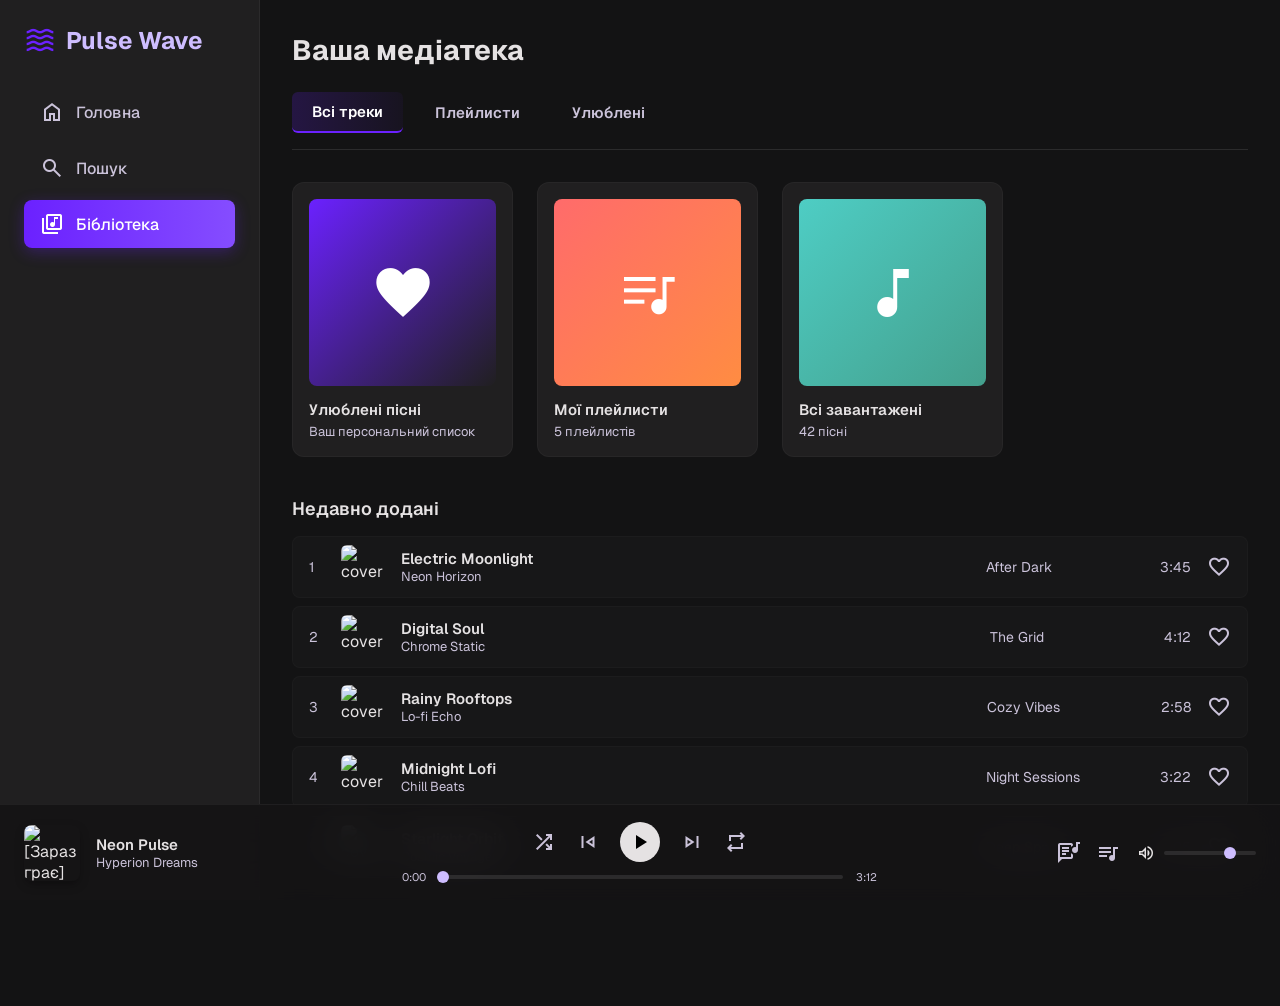
==== library.html @ 67dcc53e "інші вкладки" ====
<!DOCTYPE html>
<html class="dark" lang="uk">

<head>
    <meta charset="utf-8" />
    <meta content="width=device-width, initial-scale=1.0" name="viewport" />
    <title>Бібліотека - Pulse Wave</title>
    <link href="https://fonts.googleapis.com/css2?family=Geist:wght@400;500;600;700;800&display=swap"
        rel="stylesheet" />
    <link href="https://fonts.googleapis.com/css2?family=Material+Symbols+Outlined:wght,FILL@300,0..1&display=swap"
        rel="stylesheet" />
    <link rel="stylesheet" href="styles.css" />
    <script src="libraryandsearch.js"></script>
</head>

<body>

    <!-- ЛІВЕ МЕНЮ (Лише для ПК) -->
    <aside>
        <div class="brand">
            <span class="material-symbols-outlined">waves</span>
            Pulse Wave
        </div>
        <nav>
            <button class="nav-btn" onclick="navigateTo('home')">
                <span class="material-symbols-outlined">home</span>
                Головна
            </button>
            <button class="nav-btn" onclick="navigateTo('search')">
                <span class="material-symbols-outlined">search</span>
                Пошук
            </button>
            <button class="nav-btn active" onclick="navigateTo('library')">
                <span class="material-symbols-outlined">library_music</span>
                Бібліотека
            </button>
        </nav>
    </aside>

    <!-- НИЖНЄ МЕНЮ (Лише для телефонів) -->
    <div class="mobile-nav">
        <button class="mobile-nav-btn" id="m-nav-home" onclick="navigateTo('home')">
            <span class="material-symbols-outlined">home</span>
            Головна
        </button>
        <button class="mobile-nav-btn" id="m-nav-search" onclick="navigateTo('search')">
            <span class="material-symbols-outlined">search</span>
            Пошук
        </button>
        <button class="mobile-nav-btn active" id="m-nav-library" onclick="navigateTo('library')">
            <span class="material-symbols-outlined">library_music</span>
            Бібліотека
        </button>
    </div>

    <!-- ГОЛОВНИЙ ВМІСТ -->
    <main>
        <div class="view active" id="view-library">
            <h2 class="section-title">Ваша медіатека</h2>

            <!-- Вкладки керування бібліотекою -->
            <div class="tabs">
                <button class="tab-btn active" onclick="switchLibraryTab('all', this)">Всі треки</button>
                <button class="tab-btn" onclick="switchLibraryTab('playlist', this)">Плейлисти</button>
                <button class="tab-btn" onclick="switchLibraryTab('favorites', this)">Улюблені</button>
            </div>

            <!-- Плейлисти в бібліотеці -->
            <div class="grid-layout" id="library-playlists">
                <div class="card" onclick="switchLibraryTab('favorites')">
                    <div class="card-img-wrapper" style="background: linear-gradient(135deg, var(--primary-color), #201f20); display:flex; align-items:center; justify-content:center;">
                        <span class="material-symbols-outlined" style="font-size: 64px; color: #fff; font-variation-settings: 'FILL' 1;">favorite</span>
                    </div>
                    <div class="card-title">Улюблені пісні</div>
                    <div class="card-subtitle">Ваш персональний список</div>
                </div>
                <div class="card" onclick="switchLibraryTab('playlist', this)">
                    <div class="card-img-wrapper" style="background: linear-gradient(135deg, #ff6b6b, #ff8c42); display:flex; align-items:center; justify-content:center;">
                        <span class="material-symbols-outlined" style="font-size: 64px; color: #fff; font-variation-settings: 'FILL' 1;">queue_music</span>
                    </div>
                    <div class="card-title">Мої плейлисти</div>
                    <div class="card-subtitle">5 плейлистів</div>
                </div>
                <div class="card" onclick="switchLibraryTab('all', this)">
                    <div class="card-img-wrapper" style="background: linear-gradient(135deg, #4ecdc4, #44a08d); display:flex; align-items:center; justify-content:center;">
                        <span class="material-symbols-outlined" style="font-size: 64px; color: #fff; font-variation-settings: 'FILL' 1;">music_note</span>
                    </div>
                    <div class="card-title">Всі завантажені</div>
                    <div class="card-subtitle">42 пісні</div>
                </div>
            </div>

            <!-- Список пісень -->
            <h3 style="margin-top: 32px; margin-bottom: 16px; font-size: 18px; font-weight: 600;">Недавно додані</h3>
            <div class="song-list" id="library-songs-list">
                <!-- Пісня 1 -->
                <div class="song-row" onclick="playSong('Electric Moonlight', 'Neon Horizon', 'https://images.unsplash.com/photo-1514525253161-7a46d19cd819?w=300&q=80')">
                    <div class="song-num">1</div>
                    <img class="song-cover" src="https://images.unsplash.com/photo-1514525253161-7a46d19cd819?w=300&q=80" alt="cover"/>
                    <div class="song-info">
                        <div class="song-title">Electric Moonlight</div>
                        <div class="song-artist">Neon Horizon</div>
                    </div>
                    <div class="song-album">After Dark</div>
                    <div class="song-duration">3:45</div>
                    <button class="song-action-btn" onclick="toggleFavorite(event, this)">
                        <span class="material-symbols-outlined">favorite</span>
                    </button>
                </div>

                <!-- Пісня 2 -->
                <div class="song-row" onclick="playSong('Digital Soul', 'Chrome Static', 'https://images.unsplash.com/photo-1511192336575-5a79af67a629?w=300&q=80')">
                    <div class="song-num">2</div>
                    <img class="song-cover" src="https://images.unsplash.com/photo-1511192336575-5a79af67a629?w=300&q=80" alt="cover"/>
                    <div class="song-info">
                        <div class="song-title">Digital Soul</div>
                        <div class="song-artist">Chrome Static</div>
                    </div>
                    <div class="song-album">The Grid</div>
                    <div class="song-duration">4:12</div>
                    <button class="song-action-btn" onclick="toggleFavorite(event, this)">
                        <span class="material-symbols-outlined">favorite</span>
                    </button>
                </div>

                <!-- Пісня 3 -->
                <div class="song-row" onclick="playSong('Rainy Rooftops', 'Lo-fi Echo', 'https://images.unsplash.com/photo-1515462277126-270d878326e5?w=300&q=80')">
                    <div class="song-num">3</div>
                    <img class="song-cover" src="https://images.unsplash.com/photo-1515462277126-270d878326e5?w=300&q=80" alt="cover"/>
                    <div class="song-info">
                        <div class="song-title">Rainy Rooftops</div>
                        <div class="song-artist">Lo-fi Echo</div>
                    </div>
                    <div class="song-album">Cozy Vibes</div>
                    <div class="song-duration">2:58</div>
                    <button class="song-action-btn" onclick="toggleFavorite(event, this)">
                        <span class="material-symbols-outlined">favorite</span>
                    </button>
                </div>

                <!-- Пісня 4 -->
                <div class="song-row" onclick="playSong('Midnight Lofi', 'Chill Beats', 'https://images.unsplash.com/photo-1511671782779-c97d3d27a1d4?w=300&q=80')">
                    <div class="song-num">4</div>
                    <img class="song-cover" src="https://images.unsplash.com/photo-1511671782779-c97d3d27a1d4?w=300&q=80" alt="cover"/>
                    <div class="song-info">
                        <div class="song-title">Midnight Lofi</div>
                        <div class="song-artist">Chill Beats</div>
                    </div>
                    <div class="song-album">Night Sessions</div>
                    <div class="song-duration">3:22</div>
                    <button class="song-action-btn" onclick="toggleFavorite(event, this)">
                        <span class="material-symbols-outlined">favorite</span>
                    </button>
                </div>

                <!-- Пісня 5 -->
                <div class="song-row" onclick="playSong('Starlight Orbit', 'Cosmic Voyager', 'https://images.unsplash.com/photo-1470225620780-dba8ba36b745?w=300&q=80')">
                    <div class="song-num">5</div>
                    <img class="song-cover" src="https://images.unsplash.com/photo-1470225620780-dba8ba36b745?w=300&q=80" alt="cover"/>
                    <div class="song-info">
                        <div class="song-title">Starlight Orbit</div>
                        <div class="song-artist">Cosmic Voyager</div>
                    </div>
                    <div class="song-album">Deep Space</div>
                    <div class="song-duration">4:05</div>
                    <button class="song-action-btn" onclick="toggleFavorite(event, this)">
                        <span class="material-symbols-outlined">favorite</span>
                    </button>
                </div>
            </div>
        </div>
    </main>

    <!-- ПЛЕЄР -->
    <footer class="player-bar">
        <div class="player-song-info">
            <img class="player-cover" id="current-cover" src="https://images.unsplash.com/photo-1614613535308-eb5fbd3d2c17?w=300&q=80" alt="[Зараз грає]"/>
            <div class="player-text">
                <div class="player-title" id="current-title">Neon Pulse</div>
                <div class="player-artist" id="current-artist">Hyperion Dreams</div>
            </div>
        </div>

        <div class="player-controls">
            <div class="control-buttons">
                <button class="control-btn"><span class="material-symbols-outlined">shuffle</span></button>
                <button class="control-btn" onclick="playPrevious()"><span class="material-symbols-outlined">skip_previous</span></button>
                <button class="control-btn btn-play" id="play-btn" onclick="togglePlay()">
                    <span class="material-symbols-outlined" style="font-variation-settings: 'FILL' 1;">play_arrow</span>
                </button>
                <button class="control-btn" onclick="playNext()"><span class="material-symbols-outlined">skip_next</span></button>
                <button class="control-btn"><span class="material-symbols-outlined">repeat</span></button>
            </div>
            
            <div class="progress-container">
                <span class="time-label" id="current-time">0:00</span>
                <input class="slider" id="progress-bar" type="range" min="0" max="100" value="0" oninput="seekTrack(this.value)"/>
                <span class="time-label" id="total-time">3:12</span>
            </div>
        </div>

        <div class="player-actions">
            <button class="control-btn"><span class="material-symbols-outlined">lyrics</span></button>
            <button class="control-btn"><span class="material-symbols-outlined">queue_music</span></button>
            <div class="volume-controls">
                <span class="material-symbols-outlined" style="font-size: 20px;">volume_up</span>
                <input class="slider" type="range" min="0" max="100" value="75" oninput="changeVolume(this.value)"/>
            </div>
        </div>
    </footer>

</body>

</html>
---- styles.css ----
:root {
  --bg-color: #131314;
  --surface-color: #201f20;
  --surface-hover: #2a2a2b;
  --primary-color: #6b21ff;
  --primary-light: #cebdff;
  --text-main: #e5e2e3;
  --text-muted: #cbc3da;
  --sidebar-width: 260px;
  --player-height: 96px;
}

* {
  box-sizing: border-box;
  margin: 0;
  padding: 0;
  font-family: 'Geist', sans-serif;
  -webkit-tap-highlight-color: transparent;
}

body {
  background-color: var(--bg-color);
  color: var(--text-main);
  overflow-x: hidden;
  padding-bottom: var(--player-height);
}

::-webkit-scrollbar {
  width: 6px;
}

::-webkit-scrollbar-track {
  background: var(--bg-color);
}

::-webkit-scrollbar-thumb {
  background: var(--surface-color);
  border-radius: 4px;
}

/* МАКЕТ ТА СІТКА */

aside {
  position: fixed;
  left: 0;
  top: 0;
  bottom: 0;
  width: var(--sidebar-width);
  background-color: var(--surface-color);
  padding: 24px;
  display: flex;
  flex-direction: column;
  gap: 32px;
  border-right: 1px solid rgba(255, 255, 255, 0.05);
  z-index: 100;
}

.brand {
  font-size: 24px;
  font-weight: 700;
  color: var(--primary-light);
  display: flex;
  align-items: center;
  gap: 10px;
}

.brand span {
  color: var(--primary-color);
  font-size: 32px;
}

nav {
  display: flex;
  flex-direction: column;
  gap: 8px;
}

.nav-btn {
  background: none;
  border: none;
  color: var(--text-muted);
  padding: 12px 16px;
  border-radius: 8px;
  font-size: 16px;
  font-weight: 500;
  cursor: pointer;
  display: flex;
  align-items: center;
  gap: 12px;
  width: 100%;
  text-align: left;
  transition: all 0.2s ease;
}

.nav-btn:hover {
  color: var(--text-main);
  background-color: rgba(255, 255, 255, 0.05);
}

.nav-btn.active {
  color: #fff;
  background: linear-gradient(90deg, var(--primary-color), #854dff);
  box-shadow: 0 4px 15px rgba(107, 33, 255, 0.3);
}

main {
  margin-left: var(--sidebar-width);
  padding: 32px;
  min-height: 100vh;
}

.view {
  display: none;
  animation: fadeIn 0.3s ease-in-out;
}

.view.active {
  display: block;
}

@keyframes fadeIn {
  from {
    opacity: 0;
    transform: translateY(10px);
  }
  to {
    opacity: 1;
    transform: translateY(0);
  }
}

/* КОМПОНЕНТИ */

h2.section-title {
  font-size: 28px;
  font-weight: 700;
  margin-bottom: 24px;
}

.search-container {
  position: relative;
  width: 100%;
  max-width: 480px;
  margin-bottom: 32px;
}

.search-container input {
  width: 100%;
  padding: 14px 14px 14px 46px;
  background-color: var(--surface-color);
  border: 1px solid rgba(255, 255, 255, 0.1);
  border-radius: 50px;
  color: var(--text-main);
  font-size: 16px;
  outline: none;
  transition: all 0.2s;
}

.search-container input:focus {
  border-color: var(--primary-color);
  box-shadow: 0 0 10px rgba(107, 33, 255, 0.2);
}

.search-container span {
  position: absolute;
  left: 16px;
  top: 50%;
  transform: translateY(-50%);
  color: var(--text-muted);
}

.grid-layout {
  display: grid;
  grid-template-columns: repeat(auto-fill, minmax(180px, 1fr));
  gap: 24px;
  margin-bottom: 40px;
}

.card {
  background-color: var(--surface-color);
  border: 1px solid rgba(255, 255, 255, 0.03);
  border-radius: 12px;
  padding: 16px;
  cursor: pointer;
  transition: all 0.25s ease;
  position: relative;
}

.card:hover {
  background-color: var(--surface-hover);
  transform: translateY(-5px);
  box-shadow: 0 8px 20px rgba(0, 0, 0, 0.4);
}

.genre-card {
  display: flex;
  flex-direction: column;
  justify-content: flex-end;
  padding: 24px;
  min-height: 140px;
}

.genre-card:hover {
  transform: translateY(-5px);
  box-shadow: 0 12px 30px rgba(0, 0, 0, 0.5);
}

.card-img-wrapper {
  position: relative;
  width: 100%;
  aspect-ratio: 1;
  border-radius: 8px;
  overflow: hidden;
  margin-bottom: 14px;
}

.card-img {
  width: 100%;
  height: 100%;
  object-fit: cover;
}

.card-play-btn {
  position: absolute;
  right: 12px;
  bottom: 12px;
  width: 48px;
  height: 48px;
  border-radius: 50%;
  background-color: var(--primary-color);
  color: #fff;
  display: flex;
  align-items: center;
  justify-content: center;
  border: none;
  opacity: 0;
  transform: translateY(10px);
  transition: all 0.2s ease;
  box-shadow: 0 4px 10px rgba(0, 0, 0, 0.3);
}

.card:hover .card-play-btn {
  opacity: 1;
  transform: translateY(0);
}

.card-play-btn:hover {
  transform: scale(1.08);
  background-color: #7b38ff;
}

.card-title {
  font-size: 15px;
  font-weight: 600;
  margin-bottom: 4px;
  white-space: nowrap;
  overflow: hidden;
  text-overflow: ellipsis;
}

.card-subtitle {
  font-size: 13px;
  color: var(--text-muted);
  white-space: nowrap;
  overflow: hidden;
  text-overflow: ellipsis;
}

.song-list {
  display: flex;
  flex-direction: column;
  gap: 8px;
}

.song-row {
  display: flex;
  align-items: center;
  padding: 8px 16px;
  background-color: rgba(255, 255, 255, 0.02);
  border: 1px solid rgba(255, 255, 255, 0.02);
  border-radius: 8px;
  cursor: pointer;
  transition: all 0.2s;
}

.song-row:hover {
  background-color: var(--surface-hover);
  border-color: rgba(255, 255, 255, 0.05);
}

.song-num {
  width: 32px;
  color: var(--text-muted);
  font-size: 14px;
}

.song-cover {
  width: 44px;
  height: 44px;
  border-radius: 6px;
  object-fit: cover;
  margin-right: 16px;
}

.song-info {
  flex-grow: 1;
  min-width: 0;
}

.song-title {
  font-size: 15px;
  font-weight: 600;
  white-space: nowrap;
  overflow: hidden;
  text-overflow: ellipsis;
}

.song-artist {
  font-size: 13px;
  color: var(--text-muted);
  white-space: nowrap;
  overflow: hidden;
  text-overflow: ellipsis;
}

.song-album {
  font-size: 14px;
  color: var(--text-muted);
  margin-right: 24px;
  display: none;
}

@media (min-width: 768px) {
  .song-album {
    display: block;
    width: 150px;
  }
}

.song-duration {
  font-size: 14px;
  color: var(--text-muted);
  margin-right: 16px;
}

.song-action-btn {
  background: none;
  border: none;
  color: var(--text-muted);
  cursor: pointer;
  display: flex;
  align-items: center;
  justify-content: center;
}

.song-action-btn:hover {
  color: var(--primary-light);
}

.tabs {
  display: flex;
  gap: 12px;
  margin-bottom: 32px;
  border-bottom: 1px solid rgba(255, 255, 255, 0.1);
  padding-bottom: 16px;
}

.tab-btn {
  background: none;
  border: none;
  color: var(--text-muted);
  font-size: 15px;
  font-weight: 600;
  cursor: pointer;
  padding: 10px 20px;
  border-radius: 6px;
  transition: all 0.2s;
  position: relative;
}

.tab-btn:hover {
  color: var(--text-main);
  background-color: rgba(255, 255, 255, 0.05);
}

.tab-btn.active {
  color: #fff;
  background: linear-gradient(90deg, rgba(107, 33, 255, 0.2), rgba(107, 33, 255, 0.05));
  border-bottom: 2px solid var(--primary-color);
}

/* ПЛЕЄР */

footer.player-bar {
  position: fixed;
  bottom: 0;
  left: 0;
  right: 0;
  height: var(--player-height);
  background-color: rgba(20, 19, 20, 0.85);
  backdrop-filter: blur(20px);
  -webkit-backdrop-filter: blur(20px);
  border-top: 1px solid rgba(255, 255, 255, 0.05);
  display: flex;
  align-items: center;
  justify-content: space-between;
  padding: 0 24px;
  z-index: 999;
}

.player-song-info {
  display: flex;
  align-items: center;
  width: 30%;
  min-width: 180px;
}

.player-cover {
  width: 56px;
  height: 56px;
  border-radius: 8px;
  object-fit: cover;
  margin-right: 16px;
  box-shadow: 0 4px 10px rgba(0, 0, 0, 0.3);
}

.player-text {
  min-width: 0;
}

.player-title {
  font-size: 15px;
  font-weight: 600;
  white-space: nowrap;
  overflow: hidden;
  text-overflow: ellipsis;
}

.player-artist {
  font-size: 13px;
  color: var(--text-muted);
  white-space: nowrap;
  overflow: hidden;
  text-overflow: ellipsis;
}

.player-controls {
  display: flex;
  flex-direction: column;
  align-items: center;
  gap: 8px;
  width: 40%;
}

.control-buttons {
  display: flex;
  align-items: center;
  gap: 20px;
}

.control-btn {
  background: none;
  border: none;
  color: var(--text-muted);
  cursor: pointer;
  display: flex;
  align-items: center;
  justify-content: center;
  transition: color 0.2s, transform 0.1s;
}

.control-btn:hover {
  color: var(--text-main);
}

.control-btn.btn-play {
  width: 40px;
  height: 40px;
  border-radius: 50%;
  background-color: var(--text-main);
  color: #000;
}

.control-btn.btn-play:hover {
  transform: scale(1.05);
}

.progress-container {
  display: flex;
  align-items: center;
  gap: 10px;
  width: 100%;
  max-width: 480px;
}

.time-label {
  font-size: 11px;
  color: var(--text-muted);
  width: 32px;
  text-align: center;
}

.slider {
  -webkit-appearance: none;
  width: 100%;
  height: 4px;
  background: rgba(255, 255, 255, 0.1);
  border-radius: 2px;
  outline: none;
  cursor: pointer;
}

.slider::-webkit-slider-thumb {
  -webkit-appearance: none;
  width: 12px;
  height: 12px;
  border-radius: 50%;
  background: var(--primary-light);
  cursor: pointer;
  transition: transform 0.1s;
}

.slider:hover::-webkit-slider-thumb {
  transform: scale(1.3);
  background: #fff;
}

.player-actions {
  display: flex;
  align-items: center;
  gap: 16px;
  width: 30%;
  justify-content: flex-end;
}

.volume-controls {
  display: flex;
  align-items: center;
  gap: 8px;
  width: 120px;
}

/* АДАПТИВНІСТЬ */

@media (max-width: 768px) {
  aside {
    display: none;
  }

  main {
    margin-left: 0;
    padding: 16px;
    padding-bottom: 180px;
  }

  .mobile-nav {
    position: fixed;
    bottom: var(--player-height);
    left: 0;
    right: 0;
    height: 64px;
    background-color: var(--surface-color);
    border-top: 1px solid rgba(255, 255, 255, 0.05);
    display: flex;
    justify-content: space-around;
    align-items: center;
    z-index: 998;
  }

  .mobile-nav-btn {
    background: none;
    border: none;
    color: var(--text-muted);
    display: flex;
    flex-direction: column;
    align-items: center;
    justify-content: center;
    font-size: 10px;
    gap: 4px;
    cursor: pointer;
  }

  .mobile-nav-btn.active {
    color: var(--primary-light);
  }

  .player-song-info {
    width: 50%;
  }

  .player-controls {
    width: 50%;
  }

  .player-actions {
    display: none;
  }

  .progress-container {
    display: none;
  }
}

@media (min-width: 769px) {
  .mobile-nav {
    display: none;
  }
}
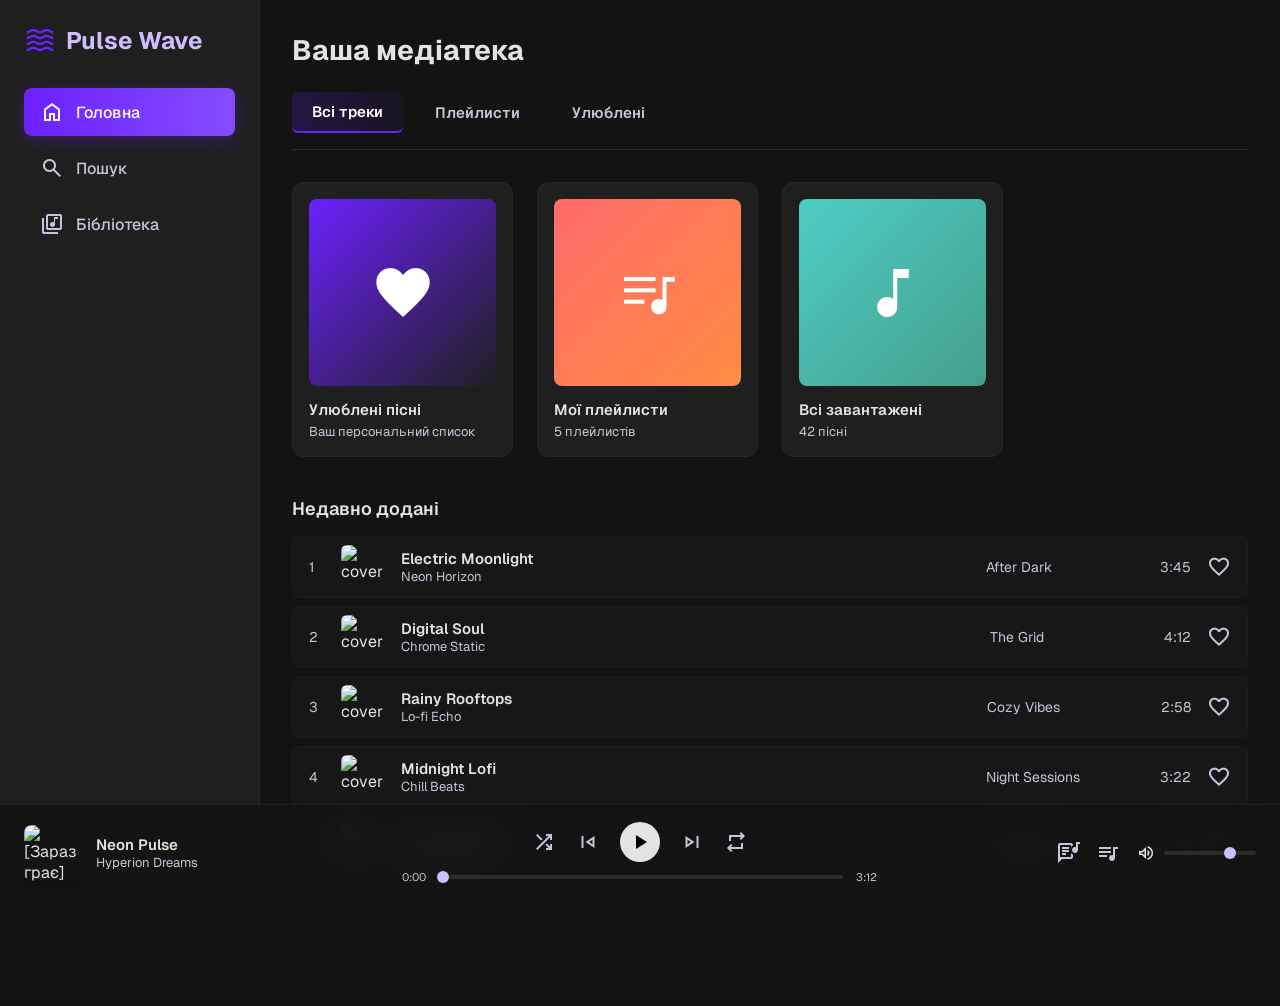
==== commit 575b9fed: "остання зміна з пісеньками" ====
--- a/library.html
+++ b/library.html
@@ -16,26 +16,26 @@
 <body>
 
     <!-- ЛІВЕ МЕНЮ (Лише для ПК) -->
-    <aside>
-        <div class="brand">
-            <span class="material-symbols-outlined">waves</span>
-            Pulse Wave
-        </div>
-        <nav>
-            <button class="nav-btn" onclick="navigateTo('home')">
-                <span class="material-symbols-outlined">home</span>
-                Головна
-            </button>
-            <button class="nav-btn" onclick="navigateTo('search')">
-                <span class="material-symbols-outlined">search</span>
-                Пошук
-            </button>
-            <button class="nav-btn active" onclick="navigateTo('library')">
-                <span class="material-symbols-outlined">library_music</span>
-                Бібліотека
-            </button>
-        </nav>
-    </aside>
+<aside>
+    <div class="brand">
+        <span class="material-symbols-outlined">waves</span>
+        Pulse Wave
+    </div>
+    <nav>
+        <a href="index.html" class="nav-btn active">
+            <span class="material-symbols-outlined">home</span>
+            Головна
+        </a>
+        <a href="search.html" class="nav-btn">
+            <span class="material-symbols-outlined">search</span>
+            Пошук
+        </a>
+        <a href="library.html" class="nav-btn">
+            <span class="material-symbols-outlined">library_music</span>
+            Бібліотека
+        </a>
+    </nav>
+</aside>
 
     <!-- НИЖНЄ МЕНЮ (Лише для телефонів) -->
     <div class="mobile-nav">
--- a/styles.css
+++ b/styles.css
@@ -90,6 +90,7 @@
   width: 100%;
   text-align: left;
   transition: all 0.2s ease;
+  text-decoration: none;
 }
 
 .nav-btn:hover {
@@ -509,6 +510,7 @@
   outline: none;
   cursor: pointer;
 }
+
 
 .slider::-webkit-slider-thumb {
   -webkit-appearance: none;
